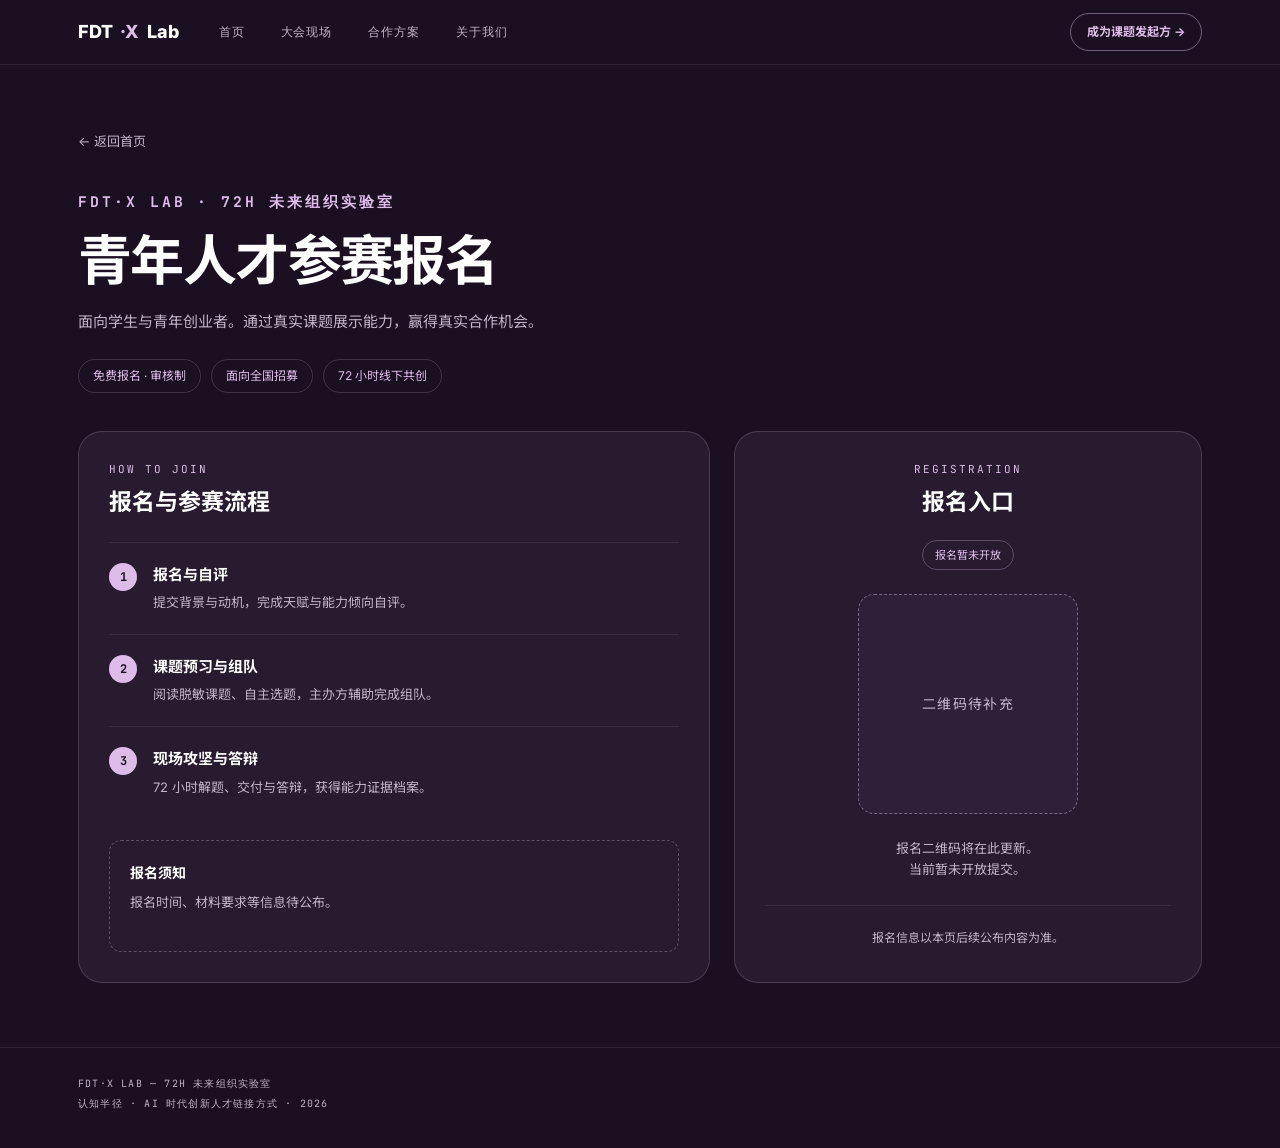
==== fdt-x-lab/signup.html @ 553a1d9f "Add signup.html from FDT X Lab handoff" ====
<!DOCTYPE html>
<html lang="zh-CN">
<head>
<meta charset="UTF-8">
<meta name="viewport" content="width=device-width, initial-scale=1.0">
<title>青年人才参赛报名 — FDT·X Lab · 72小时未来组织实验室</title>
<link rel="preconnect" href="https://fonts.googleapis.com">
<link rel="preconnect" href="https://fonts.gstatic.com" crossorigin>
<link href="https://fonts.googleapis.com/css2?family=Inter:wght@400;500;600;700;800;900&family=JetBrains+Mono:wght@400;500;700&family=Noto+Sans+SC:wght@400;500;700;900&display=swap" rel="stylesheet">
<style>
:root{--bg:#1b1021;--card:#281a2f;--mint:#debcea;--text:#fff;--muted:#c1b3c8;--line:hsla(0,0%,100%,.15);--soft:hsla(0,0%,100%,.08);--sans:'Inter','Noto Sans SC','PingFang SC','Microsoft YaHei',sans-serif;--mono:'JetBrains Mono',ui-monospace,monospace}
*{box-sizing:border-box;margin:0;padding:0}body{background:var(--bg);color:var(--text);font:15px/1.65 var(--sans);-webkit-font-smoothing:antialiased}a{color:inherit}::selection{background:var(--mint);color:var(--bg)}
.topbar{border-bottom:1px solid var(--soft);background:var(--bg)}.topbar-in{max-width:1180px;margin:auto;padding:0 28px;min-height:64px;display:flex;align-items:center;gap:24px}.wordmark{font-weight:800;font-size:18px;letter-spacing:-.01em;text-decoration:none;display:flex;align-items:center;gap:8px;flex-shrink:0}.x{color:var(--mint)}.tabs{display:flex;gap:4px;flex:1;overflow-x:auto;scrollbar-width:none}.tab{font:12px var(--mono);letter-spacing:.08em;color:var(--muted);padding:8px 16px;border-radius:999px;text-decoration:none;white-space:nowrap}.tab:hover{color:var(--text)}.top-cta{flex-shrink:0;font-size:12px;font-weight:700;text-decoration:none;color:var(--mint);border:1px solid rgba(222,188,234,.45);border-radius:999px;padding:8px 16px}.top-cta:hover{background:var(--mint);color:var(--bg)}a:focus-visible{outline:2px solid var(--mint);outline-offset:5px}
.wrap{max-width:1180px;margin:auto;padding:0 28px}.intro{padding:64px 0 38px}.back{font-size:13px;color:var(--muted);text-decoration:none}.back:hover{color:var(--mint)}.brand{font:700 clamp(13px,1.15vw,16px)/1.6 var(--mono);letter-spacing:.2em;color:var(--mint);margin:36px 0 16px}.intro h1{font-size:clamp(32px,4.5vw,54px);letter-spacing:-.03em;line-height:1.2;margin-bottom:16px}.intro p{color:var(--muted);max-width:680px}.chips{display:flex;gap:10px;flex-wrap:wrap;margin-top:24px}.chip{font-size:12px;border:1px solid var(--line);border-radius:999px;padding:6px 14px;color:var(--mint)}
.grid{display:grid;grid-template-columns:minmax(0,1.35fr) minmax(0,1fr);gap:24px;padding-bottom:64px}.panel{border:1px solid var(--line);border-radius:24px;background:var(--card);padding:30px}.eyebrow{font:11px var(--mono);letter-spacing:.18em;color:var(--mint);margin-bottom:12px}.panel h2{font-size:23px;line-height:1.3;margin-bottom:14px}.steps{list-style:none;margin-top:24px}.steps li{display:flex;gap:16px;padding:20px 0;border-top:1px solid var(--soft)}.num{display:flex;align-items:center;justify-content:center;flex:0 0 28px;height:28px;border-radius:50%;background:var(--mint);color:var(--bg);font:700 12px var(--mono)}.steps h3{font-size:15px;margin-bottom:5px}.steps p,.note{font-size:13px;color:var(--muted)}.placeholder-info{padding:20px;border:1px dashed rgba(222,188,234,.3);border-radius:12px;margin-top:22px;min-height:112px}.placeholder-info h3{font-size:14px;margin-bottom:8px}.qr-panel{text-align:center;display:flex;flex-direction:column;align-items:center}.status{display:inline-flex;padding:5px 12px;border:1px solid rgba(222,188,234,.3);border-radius:999px;font-size:11px;color:var(--mint);margin:8px 0 24px}.qr-placeholder{width:220px;max-width:100%;aspect-ratio:1;background:rgba(222,188,234,.035);border:1px dashed rgba(222,188,234,.45);border-radius:16px;display:flex;align-items:center;justify-content:center;color:var(--muted);font-size:14px;letter-spacing:.1em;margin-bottom:24px}.qr-panel .note{max-width:280px}.qr-panel .footnote{font-size:12px;color:var(--muted);border-top:1px solid var(--soft);padding-top:22px;margin-top:24px;width:100%}footer{border-top:1px solid var(--soft);padding:26px 0 34px;color:var(--muted);font:10px/2 var(--mono);letter-spacing:.12em}
@media(max-width:760px){.grid{grid-template-columns:1fr}.intro{padding-top:36px}.panel{padding:24px}.qr-panel{order:-1}.top-cta{display:none}.topbar-in{padding:0 16px;gap:12px}.wrap{padding:0 24px}.brand{letter-spacing:.12em}.tab{padding:8px 12px}}
</style>
</head>
<body>
<header class="topbar"><div class="topbar-in">
  <a class="wordmark" href="index.html#home">FDT<span class="x">·X</span> Lab</a>
  <nav class="tabs" aria-label="主导航">
    <a class="tab" href="index.html#home">首页</a><a class="tab" href="index.html#venue">大会现场</a><a class="tab" href="index.html#plans">合作方案</a><a class="tab" href="index.html#about">关于我们</a>
  </nav>
  <a class="top-cta" href="index.html#plans">成为课题发起方 →</a>
</div></header>
<main class="wrap">
  <section class="intro">
    <a class="back" href="index.html#home">← 返回首页</a>
    <div class="brand">FDT·X LAB · 72H 未来组织实验室</div>
    <h1>青年人才参赛报名</h1>
    <p>面向学生与青年创业者。通过真实课题展示能力，赢得真实合作机会。</p>
    <div class="chips"><span class="chip">免费报名 · 审核制</span><span class="chip">面向全国招募</span><span class="chip">72 小时线下共创</span></div>
  </section>
  <div class="grid">
    <section class="panel" aria-labelledby="process-title">
      <div class="eyebrow">HOW TO JOIN</div>
      <h2 id="process-title">报名与参赛流程</h2>
      <ol class="steps">
        <li><span class="num">1</span><div><h3>报名与自评</h3><p>提交背景与动机，完成天赋与能力倾向自评。</p></div></li>
        <li><span class="num">2</span><div><h3>课题预习与组队</h3><p>阅读脱敏课题、自主选题，主办方辅助完成组队。</p></div></li>
        <li><span class="num">3</span><div><h3>现场攻坚与答辩</h3><p>72 小时解题、交付与答辩，获得能力证据档案。</p></div></li>
      </ol>
      <div class="placeholder-info"><h3>报名须知</h3><p class="note">报名时间、材料要求等信息待公布。</p></div>
    </section>
    <section class="panel qr-panel" aria-labelledby="qr-title">
      <div class="eyebrow">REGISTRATION</div>
      <h2 id="qr-title">报名入口</h2>
      <span class="status">报名暂未开放</span>
      <!-- 正式报名二维码确认后，替换此占位区域。 -->
      <div class="qr-placeholder" aria-label="报名二维码待补充">二维码待补充</div>
      <p class="note">报名二维码将在此更新。<br>当前暂未开放提交。</p>
      <p class="footnote">报名信息以本页后续公布内容为准。</p>
    </section>
  </div>
</main>
<footer><div class="wrap">FDT·X LAB — 72H 未来组织实验室<br>认知半径 · AI 时代创新人才链接方式 · 2026</div></footer>
</body>
</html>
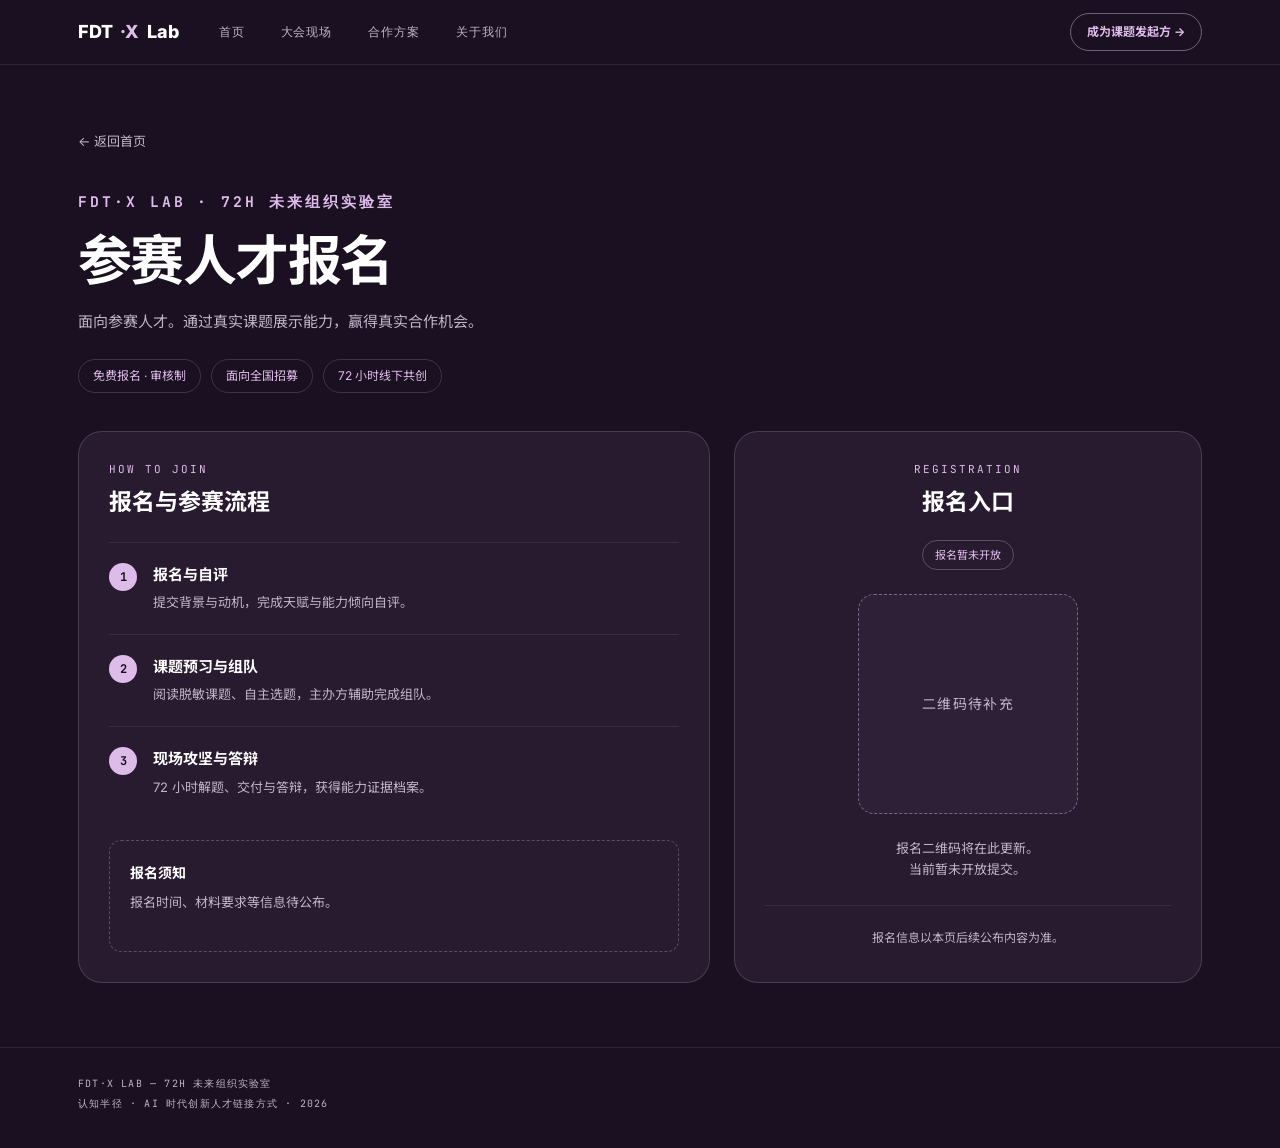
==== commit 9f80dfdc: "Update participant signup wording" ====
--- a/fdt-x-lab/signup.html
+++ b/fdt-x-lab/signup.html
@@ -3,7 +3,7 @@
 <head>
 <meta charset="UTF-8">
 <meta name="viewport" content="width=device-width, initial-scale=1.0">
-<title>青年人才参赛报名 — FDT·X Lab · 72小时未来组织实验室</title>
+<title>参赛人才报名 — FDT·X Lab · 72小时未来组织实验室</title>
 <link rel="preconnect" href="https://fonts.googleapis.com">
 <link rel="preconnect" href="https://fonts.gstatic.com" crossorigin>
 <link href="https://fonts.googleapis.com/css2?family=Inter:wght@400;500;600;700;800;900&family=JetBrains+Mono:wght@400;500;700&family=Noto+Sans+SC:wght@400;500;700;900&display=swap" rel="stylesheet">
@@ -28,8 +28,8 @@
   <section class="intro">
     <a class="back" href="index.html#home">← 返回首页</a>
     <div class="brand">FDT·X LAB · 72H 未来组织实验室</div>
-    <h1>青年人才参赛报名</h1>
-    <p>面向学生与青年创业者。通过真实课题展示能力，赢得真实合作机会。</p>
+    <h1>参赛人才报名</h1>
+    <p>面向参赛人才。通过真实课题展示能力，赢得真实合作机会。</p>
     <div class="chips"><span class="chip">免费报名 · 审核制</span><span class="chip">面向全国招募</span><span class="chip">72 小时线下共创</span></div>
   </section>
   <div class="grid">
